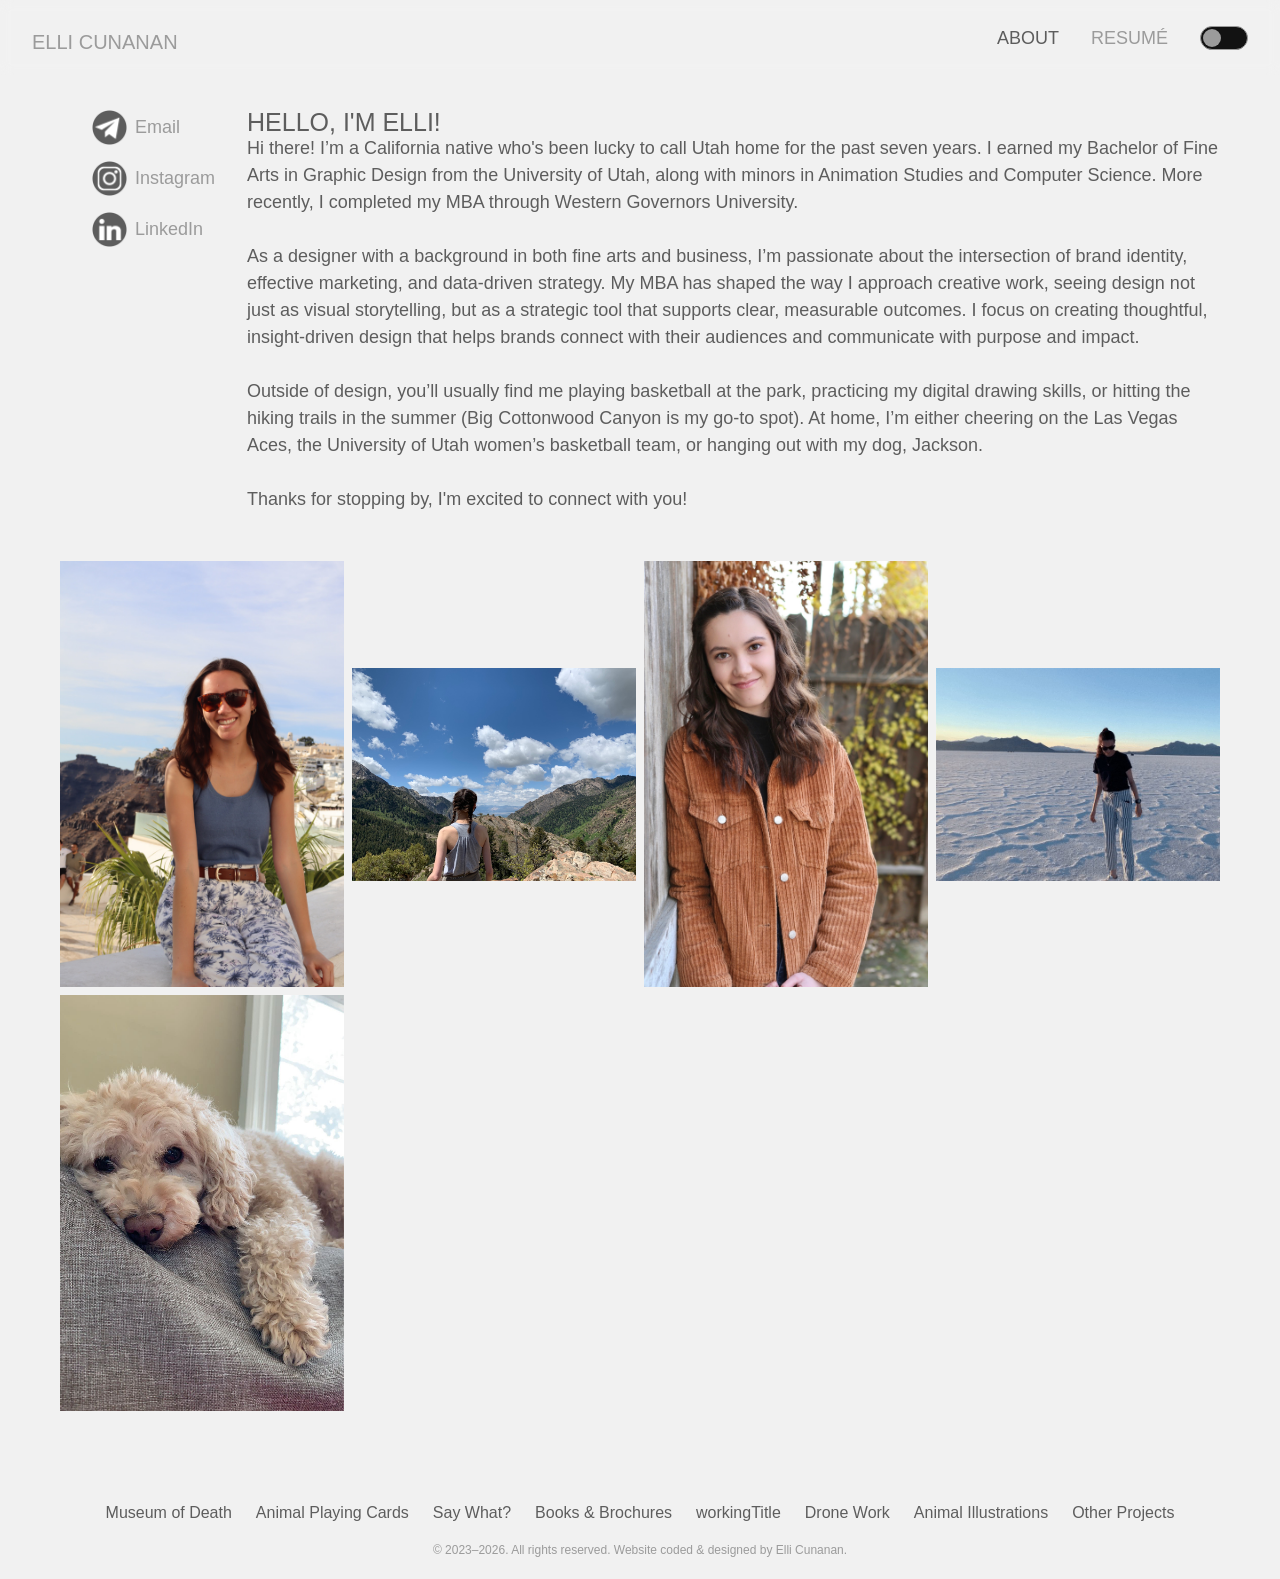
==== about.html @ 0192ca45 "Initial commit" ====
<!DOCTYPE html>
<html lang="en">

<head>
  <meta charset="UTF-8">
  <meta name="viewport" content="width=device-width, initial-scale=1.0">
  <link rel="stylesheet" href="lib/style.css">
  <title>About Me - Elli Cunanan</title>
</head>

<body>
  <!-- HEADER -->
  <header>
    <h1 class="logo"><a href="index.html">ELLI CUNANAN</a></h1>
    <nav class="header-nav">
      <a href="about.html" class="active">ABOUT</a>
      <a href="resume.html">RESUMÉ</a>
      <div class="theme-toggle">
        <input type="checkbox" id="theme-toggle" class="theme-toggle-input" aria-label="Toggle dark mode">
        <label for="theme-toggle" class="toggle-switch">
          <span class="toggle-knob"></span>
        </label>
      </div>
    </nav>
  </header>

  <!-- ABOUT SECTION -->
  <main class="main about-page">
    <div class="about-top">
      <!-- Contact buttons -->
      <div class="contact-links">
        <a href="mailto:ellinicolecunanan@gmail.com" class="contact-link">
          <img loading="lazy" src="assets/about pg/email.png" alt="Email icon"> Email
        </a>
        <a href="https://instagram.com/elli_cunanan" target="_blank" rel="noopener noreferrer" class="contact-link">
          <img loading="lazy" src="assets/about pg/instagram.png" alt="Instagram icon"> Instagram
        </a>
        <a href="https://www.linkedin.com/in/elli-cunanan/" target="_blank" rel="noopener noreferrer" class="contact-link">
          <img loading="lazy" src="assets/about pg/linkedin.png" alt="LinkedIn icon"> LinkedIn
        </a>
      </div>
      
      

      <!-- About paragraph -->
      <div class="about-text">
        <h2>HELLO, I'M ELLI!</h2>
                <p>Hi there! I’m a California native who's been lucky to call Utah home for the past seven years. I
                    earned my Bachelor of Fine Arts in Graphic Design from the University of Utah, along with minors in
                    Animation Studies and Computer Science. More recently, I completed my MBA through Western Governors
                    University.
                    <br><br>
                    As a designer with a background in both fine arts and business, I’m passionate about the
                    intersection of brand identity, effective marketing, and data-driven strategy. My MBA has shaped the
                    way I approach creative work, seeing design not just as visual storytelling, but as a strategic tool
                    that supports clear, measurable outcomes. I focus on creating thoughtful, insight-driven design that
                    helps brands connect with their audiences and communicate with purpose and impact.
                    <br><br>
                    Outside of design, you’ll usually find me playing basketball at the park, practicing my digital
                    drawing skills, or hitting the hiking trails in the summer (Big Cottonwood Canyon is my go-to spot).
                    At home, I’m either cheering on the Las Vegas Aces, the University of Utah women’s basketball team,
                    or hanging out with my dog, Jackson.
                    <br><br>
                    Thanks for stopping by, I'm excited to connect with you!
                </p>

      </div>
    </div>

    <!-- PHOTO GRID -->
    <section class="photo-grid">
      <img loading="lazy" src="assets/about pg/greece.JPG" alt="Greece">
      <img loading="lazy" src="assets/about pg/hiking.JPG" alt="Hiking">
      <img loading="lazy" src="assets/about pg/headshot.jpg" alt="Headshot">
      <img loading="lazy" src="assets/about pg/salt-flats.jpg" alt="Salt Flats">
      <img loading="lazy" src="assets/about pg/jackson.JPG" alt="Jackson">
    </section>
  </main>

  <footer>
    <nav>
      <ul class="footer-list">
        <li><a href="museum-of-death.html">Museum of Death</a></li>
        <li><a href="animal-playing-cards.html">Animal Playing Cards</a></li>
        <li><a href="idiom-zine.html">Say What?</a></li>
        <li><a href="books.html">Books & Brochures</a></li>
        <li><a href="workingtitle.html">workingTitle</a></li>
        <li><a href="drone.html">Drone Work</a></li>
        <li><a href="drawings.html">Animal Illustrations</a></li>
        <li><a href="other-projects.html">Other Projects</a></li>
      </ul>
    </nav>
    <p class="copyright-format">
      &copy; 2023–2026. All rights reserved. Website coded & designed by Elli Cunanan.
    </p>
  </footer>

  <script src="lib/theme-toggle.js"></script>
</body>
</html>
---- lib/style.css ----
/* =========================
   GLOBAL STYLES
========================= */

@import url('https://fonts.googleapis.com/css2?family=Barrio&family=Orbitron:wght@400..900&family=Oswald:wght@200..700&family=Rubik+Glitch&display=swap');

* {
  box-sizing: border-box;
  margin: 0;
  padding: 0;
}

:root {
  --bg: #f1f1f1;
  --text: #5d5d5d;
  --muted: #9b9b9b;
  --link-hover: #d4d4d3;
  --header-bg: rgba(255, 255, 255, 0.8);
  --img-bg: #f1f1f1;
  --card-shadow: 0 2px 6px rgba(0, 0, 0, 0.15);
  --border: #ccc;
}

.dark-mode {
  --bg: #121212;
  --text: #e8e8e8;
  --muted: #c0c0c0;
  --link-hover: #ffffff;
  --header-bg: rgba(10, 10, 10, 0.9);
  --img-bg: #1c1c1c;
  --card-shadow: 0 2px 10px rgba(0, 0, 0, 0.6);
  --border: #2f2f2f;
}

body {
  font-family: Arial, sans-serif;
  background-color: var(--bg);
  color: var(--text);
  line-height: 1.5;
  padding-top: 90px; 
}

.main {
  max-width: 1200px;
  margin: auto;
  padding: 20px;
}

/* =========================
   TYPOGRAPHY
========================= */
h1, h2, h3 {
  font-family: 'Franklin Gothic Heavy', sans-serif;
  font-weight: normal;
}

h1.logo a {
  font-family: 'Franklin Gothic Heavy', sans-serif;
  font-size: 20px;
  color: var(--muted);
  text-decoration: none;
}

h2 {
  font-size: 25px;
  color: var(--text);
  line-height: 100%;
}

h3 {
  font-size: 15px;
  color: var(--muted);
  margin-top: 10px;
}

a {
  text-decoration: none;
  color: var(--muted);
  transition: color 0.3s;
}

a:hover {
  color: var(--link-hover);
}

.barrio-regular {
  font-family: "Barrio", system-ui;
  font-weight: 400;
  font-style: normal;
}

.rubik-glitch-regular {
  font-family: "Rubik Glitch", system-ui;
  font-weight: 400;
  font-style: normal;
}

.orbitron-regular {
  font-family: "Orbitron", sans-serif;
  font-optical-sizing: auto;
  font-weight: 400;
  font-style: normal;
}

.oswald-heavy {
  font-family: "Oswald", sans-serif;
  font-optical-sizing: auto;
  font-weight: 600;
  font-style: normal;
}

/* =========================
   HEADER
========================= */
header {
  position: fixed;
  top: 0;
  left: 0;
  right: 0;
  height: 75px;
  display: flex;
  justify-content: space-between;
  align-items: center;   
  padding: 0 2rem;
  backdrop-filter: blur(6px);
  z-index: 100;
}

.logo a {
  font-family: 'Franklin Gothic Heavy', sans-serif;
  font-size: 20px;
  font-weight: normal;
  color: var(--muted);
  text-decoration: none;
  line-height: 1;       
  display: inline-block;
  padding: 0;           
  margin: 0;            
  transition: color 0.3s;
}

.logo a:hover {
  color: var(--text);
  animation: logoFontCycle 1.4s ease-in-out 1;
}

@keyframes logoFontCycle {
  0% {
    font-family: 'Franklin Gothic Heavy', sans-serif;
  }
  20% {
    font-family: 'Barrio', sans-serif;
  }
  40% {
    font-family: 'Rubik Glitch', sans-serif;
  }
  60% {
    font-family: 'Orbitron';
  }
  80% {
    font-family: 'Oswald', sans-serif;
  }
  100% {
    font-family: 'Franklin Gothic Heavy', sans-serif;
  }
}

.header-nav {
  display: flex;
  gap: 2rem;            
  align-items: center;
}

.header-nav a {
  font-size: 18px;
  font-family: 'Franklin Gothic Medium', sans-serif;
  color: var(--muted);
  text-decoration: none;
  line-height: 1;       
  display: inline-block;
  padding: 0;           
  margin: 0;           
}

.header-nav a:hover {
  color: var(--text);
}

.header-nav a.active {
  color: var(--text);
}

.theme-toggle {
  display: inline-flex;
  align-items: center;
  gap: 0.6rem;
  font-family: 'Franklin Gothic Medium', sans-serif;
  color: var(--muted);
}

.theme-toggle-input {
  position: absolute;
  opacity: 0;
  pointer-events: none;
}

.toggle-switch {
  position: relative;
  width: 48px;
  height: 24px;
  border-radius: 999px;
  background: #121212;
  border: 1px solid var(--muted);
  display: inline-flex;
  align-items: center;
  padding: 2px;
  cursor: pointer;
  transition: background 0.3s, border-color 0.3s;
}

.toggle-knob {
  width: 18px;
  height: 18px;
  border-radius: 50%;
  background: var(--muted);
  transition: transform 0.3s ease, background 0.3s ease;
}

.theme-toggle-input:checked + .toggle-switch {
  background: var(--text);
  border-color: var(--text);
}

.theme-toggle-input:checked + .toggle-switch .toggle-knob {
  transform: translateX(24px);
  background: var(--bg);
}

.theme-toggle-input:focus-visible + .toggle-switch {
  outline: 2px solid var(--text);
  outline-offset: 3px;
}

/* =========================
   HOMEPAGE GALLERY GRID
========================= */
.row {
  display: flex;
  flex-wrap: wrap;
  gap: 16px;
}

.column {
  flex: 1 1 calc(50% - 16px);
}

.content {
  background: transparent;
  padding: 10px;
  text-align: left;
}

img {
  width: 100%;
  height: auto;
  display: block;
  margin: auto;
  background-color: var(--img-bg);
}

/* =========================
   ABOUT PAGE
========================= */
.about-top {
  display: flex;
  flex-wrap: wrap;
  gap: 2rem;
  margin-bottom: 3rem;
}

.contact-links {
  display: flex;
  flex-direction: column;  
  align-items: flex-start; 
  gap: 1rem;
  padding-left: 2rem; 
}

.contact-link {
  display: inline-flex;
  align-items: center;
  gap: 0.5rem;
  font-size: 18px;
  text-decoration: none;
  transition: color 0.3s;
}

.contact-link img {
  width: 35px;
  height: 35px;
}

.contact-link:hover {
  color: var(--muted);
}

.about-text {
  flex: 1 1 65%;
  font-size: 18px;
  color: var(--text);
}

/* PHOTO GRID */
.photo-grid {
  display: grid;
  grid-template-columns: repeat(auto-fit, minmax(250px, 1fr));
  gap: .5rem;
}

.photo-grid img {
  width: 100%;
  height: auto;
  background-color: var(--img-bg);
}

/* =========================
   RESUME PAGE
========================= */
.resume-pdf {
  display: block;
  width: 50%;        
  height: 90vh;      
  margin: 2rem auto;
  border: 1px solid var(--border);
  box-shadow: var(--card-shadow);
}

/* =========================
   PROJECT PAGE
========================= */
.project-page {
  display: flex;
  flex-wrap: wrap;
  gap: 2rem;
  margin: 2rem auto;
  max-width: 1400px;   
  padding: 0 2rem;    
}

.project-text {
  flex: 1 1 30%;
  max-width: 30%;
  font-size: 18px;
  line-height: 1.6;
}

.project-photos {
  flex: 1 1 65%;
  max-width: 65%;
  display: grid;
  grid-template-columns: repeat(2, 1fr); 
  gap: .5rem;
}

/* On smaller screens → 1 column */
@media screen and (max-width: 700px) {
  .project-photos {
    grid-template-columns: 1fr;
  }
}

.project-photos img {
  width: 100%;
  cursor: pointer;
  transition: transform 0.2s;
}

.project-photos img:hover {
  transform: scale(1.02);
}

/* Stack on mobile */
@media screen and (max-width: 900px) {
  .project-text, .project-photos {
    max-width: 100%;
    flex: 1 1 100%;
  }
}

/* LIGHTBOX */
.lightbox {
  display: none; 
  position: fixed;
  z-index: 200;
  padding-top: 60px;
  left: 0; top: 0;
  width: 100%; height: 100%;
  overflow: hidden;
  background-color: rgba(0,0,0,0.9);
}

.lightbox-content {
  margin: auto;
  display: block;
  max-width: 90%;
  max-height: 80vh;
  width: auto;        
  height: auto;       
  object-fit: contain; 
}


.close {
  position: absolute;
  top: 20px;
  right: 40px;
  color: #fff;
  font-size: 40px;
  cursor: pointer;
}

.lightbox-controls .prev,
.lightbox-controls .next {
  cursor: pointer;
  position: absolute;
  top: 50%;
  color: #fff;
  font-size: 40px;
  padding: 16px;
  user-select: none;
}

.prev { left: 20px; }
.next { right: 20px; }

/* =========================
   FOOTER
========================= */
footer {
  margin-top: 50px;
  padding: 20px;
  text-align: center;
  background: transparent;
}

.footer-list {
  list-style: none;
  display: flex;
  flex-wrap: wrap;
  justify-content: center;
  gap: 1.5rem;
  margin-bottom: 1rem;
}

.footer-list li a {
  color: var(--text);
  font-size: 16px;
}

.footer-list li a:hover {
  color: var(--muted);
}

.copyright-format {
  font-size: 12px;
  color: var(--muted);
}

.footer-menu {
  display: flex;
  justify-content: center;
  flex-wrap: wrap;
}

.footer-menu a {
  color: #ccc;
  text-decoration: none;
  padding: 0 14px;
  font-size: 16px;
}

/* adds the vertical divider */
.footer-menu a + a {
  border-left: 1px solid #555;
}

/* =========================
   RESPONSIVE
========================= */
@media screen and (max-width: 900px) {
  .column {
    flex: 1 1 100%;
  }

  header {
    flex-direction: column;       
    align-items: center;           
    justify-content: center;
    gap: 0.5rem;                  
    height: auto;
    padding: 1rem 0;
  }

  .header-nav {
    display: flex;
    flex-direction: column;     
    align-items: center;
    gap: 0.5rem;
    margin-top: 0;                
  }

  .header-nav a {
    margin: 0;                    
    font-size: 18px;
  }
}
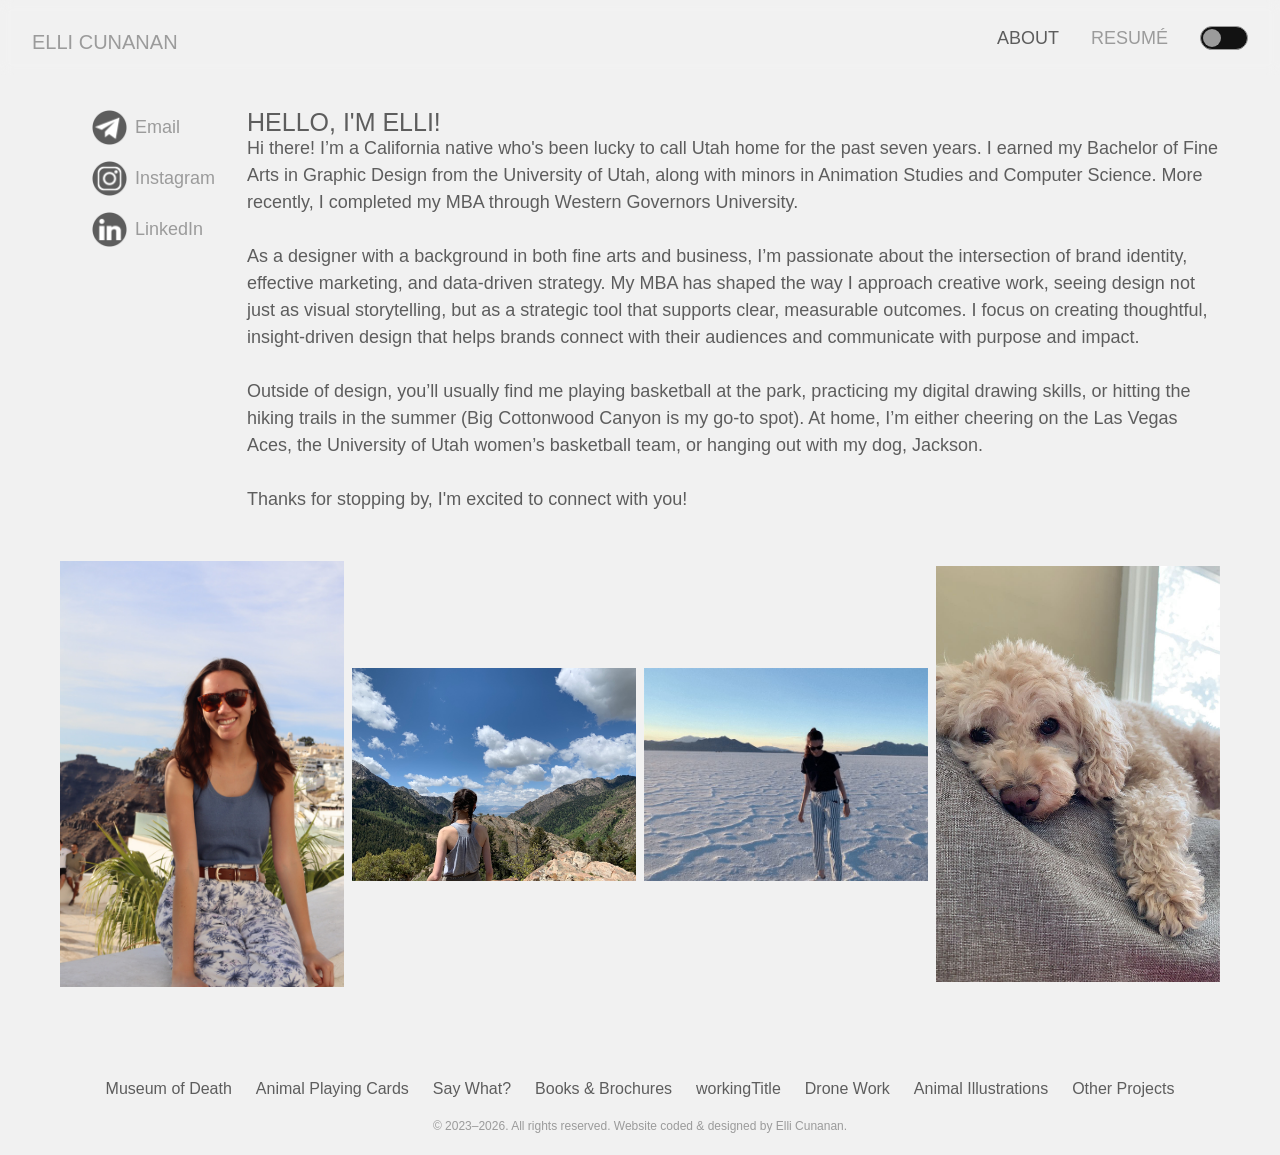
==== commit 9306bbe4: "edits to images" ====
--- a/about.html
+++ b/about.html
@@ -71,7 +71,6 @@
     <section class="photo-grid">
       <img loading="lazy" src="assets/about pg/greece.JPG" alt="Greece">
       <img loading="lazy" src="assets/about pg/hiking.JPG" alt="Hiking">
-      <img loading="lazy" src="assets/about pg/headshot.jpg" alt="Headshot">
       <img loading="lazy" src="assets/about pg/salt-flats.jpg" alt="Salt Flats">
       <img loading="lazy" src="assets/about pg/jackson.JPG" alt="Jackson">
     </section>
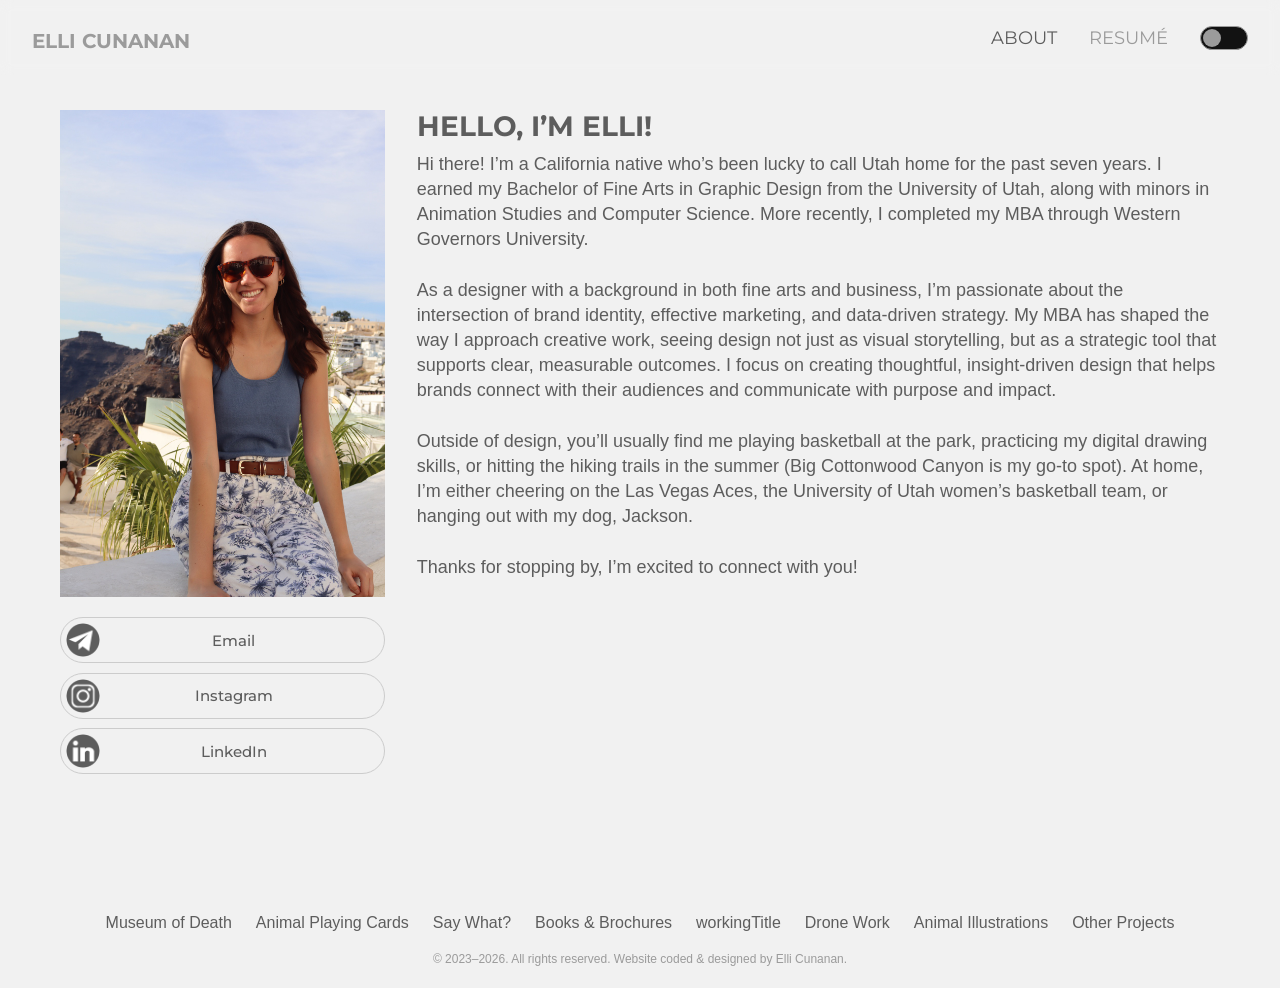
==== commit 30a08c69: "Updated styling and makes sure fonts load on all devices" ====
--- a/about.html
+++ b/about.html
@@ -27,25 +27,29 @@
   <!-- ABOUT SECTION -->
   <main class="main about-page">
     <div class="about-top">
-      <!-- Contact buttons -->
-      <div class="contact-links">
-        <a href="mailto:ellinicolecunanan@gmail.com" class="contact-link">
-          <img loading="lazy" src="assets/about pg/email.png" alt="Email icon"> Email
-        </a>
-        <a href="https://instagram.com/elli_cunanan" target="_blank" rel="noopener noreferrer" class="contact-link">
-          <img loading="lazy" src="assets/about pg/instagram.png" alt="Instagram icon"> Instagram
-        </a>
-        <a href="https://www.linkedin.com/in/elli-cunanan/" target="_blank" rel="noopener noreferrer" class="contact-link">
-          <img loading="lazy" src="assets/about pg/linkedin.png" alt="LinkedIn icon"> LinkedIn
-        </a>
+      <!-- Left column: photo + contact links -->
+      <div class="about-left">
+        <img loading="lazy" src="assets/about pg/greece.JPG" alt="Greece">
+        <div class="contact-links">
+          <a href="mailto:ellinicolecunanan@gmail.com" class="contact-link">
+            <span class="contact-icon"><img loading="lazy" src="assets/about pg/email.png" alt="Email icon"></span>
+            <span class="contact-label">Email</span>
+          </a>
+          <a href="https://instagram.com/elli_cunanan" target="_blank" rel="noopener noreferrer" class="contact-link">
+            <span class="contact-icon"><img loading="lazy" src="assets/about pg/instagram.png" alt="Instagram icon"></span>
+            <span class="contact-label">Instagram</span>
+          </a>
+          <a href="https://www.linkedin.com/in/elli-cunanan/" target="_blank" rel="noopener noreferrer" class="contact-link">
+            <span class="contact-icon"><img loading="lazy" src="assets/about pg/linkedin.png" alt="LinkedIn icon"></span>
+            <span class="contact-label">LinkedIn</span>
+          </a>
+        </div>
       </div>
-      
-      
 
       <!-- About paragraph -->
       <div class="about-text">
-        <h2>HELLO, I'M ELLI!</h2>
-                <p>Hi there! I’m a California native who's been lucky to call Utah home for the past seven years. I
+        <h2>HELLO, I’M ELLI!</h2>
+                <p>Hi there! I’m a California native who’s been lucky to call Utah home for the past seven years. I
                     earned my Bachelor of Fine Arts in Graphic Design from the University of Utah, along with minors in
                     Animation Studies and Computer Science. More recently, I completed my MBA through Western Governors
                     University.
@@ -61,19 +65,11 @@
                     At home, I’m either cheering on the Las Vegas Aces, the University of Utah women’s basketball team,
                     or hanging out with my dog, Jackson.
                     <br><br>
-                    Thanks for stopping by, I'm excited to connect with you!
+                    Thanks for stopping by, I’m excited to connect with you!
                 </p>
 
       </div>
     </div>
-
-    <!-- PHOTO GRID -->
-    <section class="photo-grid">
-      <img loading="lazy" src="assets/about pg/greece.JPG" alt="Greece">
-      <img loading="lazy" src="assets/about pg/hiking.JPG" alt="Hiking">
-      <img loading="lazy" src="assets/about pg/salt-flats.jpg" alt="Salt Flats">
-      <img loading="lazy" src="assets/about pg/jackson.JPG" alt="Jackson">
-    </section>
   </main>
 
   <footer>
--- a/lib/style.css
+++ b/lib/style.css
@@ -2,7 +2,8 @@
    GLOBAL STYLES
 ========================= */
 
-@import url('https://fonts.googleapis.com/css2?family=Barrio&family=Orbitron:wght@400..900&family=Oswald:wght@200..700&family=Rubik+Glitch&display=swap');
+@import url('https://fonts.googleapis.com/css2?family=Barrio&family=Montserrat:wght@400..700&family=Orbitron:wght@400..900&family=Oswald:wght@200..700&family=Rubik+Glitch&display=swap');
+
 
 * {
   box-sizing: border-box;
@@ -11,6 +12,8 @@
 }
 
 :root {
+  --heading-font: 'Montserrat', sans-serif;
+  --ui-font: 'Montserrat', sans-serif;
   --bg: #f1f1f1;
   --text: #5d5d5d;
   --muted: #9b9b9b;
@@ -36,8 +39,8 @@
   font-family: Arial, sans-serif;
   background-color: var(--bg);
   color: var(--text);
-  line-height: 1.5;
-  padding-top: 90px; 
+  line-height: 1.4;
+  padding-top: 90px;
 }
 
 .main {
@@ -50,27 +53,30 @@
    TYPOGRAPHY
 ========================= */
 h1, h2, h3 {
-  font-family: 'Franklin Gothic Heavy', sans-serif;
-  font-weight: normal;
+  font-family: var(--heading-font);
+  font-weight: 700;
 }
 
 h1.logo a {
-  font-family: 'Franklin Gothic Heavy', sans-serif;
+  font-family: var(--ui-font);
   font-size: 20px;
   color: var(--muted);
   text-decoration: none;
 }
 
 h2 {
-  font-size: 25px;
-  color: var(--text);
-  line-height: 100%;
+  font-size: 28px;
+  color: var(--text);
+  line-height: 1.2;
+  margin-bottom: 0.5rem;
 }
 
 h3 {
-  font-size: 15px;
+  font-size: 14px;
+  font-weight: 400;
   color: var(--muted);
   margin-top: 10px;
+  margin-bottom: 0.75rem;
 }
 
 a {
@@ -127,9 +133,9 @@
 }
 
 .logo a {
-  font-family: 'Franklin Gothic Heavy', sans-serif;
+  font-family: var(--ui-font);
   font-size: 20px;
-  font-weight: normal;
+  font-weight: 700;
   color: var(--muted);
   text-decoration: none;
   line-height: 1;       
@@ -146,7 +152,7 @@
 
 @keyframes logoFontCycle {
   0% {
-    font-family: 'Franklin Gothic Heavy', sans-serif;
+    font-family: var(--ui-font);
   }
   20% {
     font-family: 'Barrio', sans-serif;
@@ -161,7 +167,7 @@
     font-family: 'Oswald', sans-serif;
   }
   100% {
-    font-family: 'Franklin Gothic Heavy', sans-serif;
+    font-family: var(--ui-font);
   }
 }
 
@@ -173,13 +179,14 @@
 
 .header-nav a {
   font-size: 18px;
-  font-family: 'Franklin Gothic Medium', sans-serif;
+  font-family: var(--ui-font);
+  font-weight: 400;
   color: var(--muted);
   text-decoration: none;
-  line-height: 1;       
+  line-height: 1;
   display: inline-block;
-  padding: 0;           
-  margin: 0;           
+  padding: 0;
+  margin: 0;
 }
 
 .header-nav a:hover {
@@ -194,7 +201,7 @@
   display: inline-flex;
   align-items: center;
   gap: 0.6rem;
-  font-family: 'Franklin Gothic Medium', sans-serif;
+  font-family: var(--ui-font);
   color: var(--muted);
 }
 
@@ -278,49 +285,77 @@
   margin-bottom: 3rem;
 }
 
-.contact-links {
-  display: flex;
-  flex-direction: column;  
-  align-items: flex-start; 
-  gap: 1rem;
-  padding-left: 2rem; 
-}
-
-.contact-link {
-  display: inline-flex;
-  align-items: center;
-  gap: 0.5rem;
-  font-size: 18px;
-  text-decoration: none;
-  transition: color 0.3s;
-}
-
-.contact-link img {
-  width: 35px;
-  height: 35px;
-}
-
-.contact-link:hover {
-  color: var(--muted);
-}
-
-.about-text {
-  flex: 1 1 65%;
-  font-size: 18px;
-  color: var(--text);
-}
-
-/* PHOTO GRID */
-.photo-grid {
-  display: grid;
-  grid-template-columns: repeat(auto-fit, minmax(250px, 1fr));
-  gap: .5rem;
-}
-
-.photo-grid img {
+.about-left {
+  flex: 0 0 28%;
+  display: flex;
+  flex-direction: column;
+  gap: 1.25rem;
+}
+
+.about-left > img {
   width: 100%;
   height: auto;
   background-color: var(--img-bg);
+}
+
+.contact-links {
+  display: flex;
+  flex-direction: column;
+  gap: 0.6rem;
+}
+
+.contact-link {
+  display: flex;
+  align-items: center;
+  position: relative;
+  padding: 5px 1rem 5px 5px;
+  border: 1.5px solid var(--border);
+  border-radius: 999px;
+  color: var(--text);
+  font-size: 15px;
+  font-family: var(--ui-font);
+  font-weight: 500;
+  text-decoration: none;
+  transition: background 0.2s, border-color 0.2s, color 0.2s;
+}
+
+.contact-icon {
+  display: flex;
+  align-items: center;
+  justify-content: center;
+  width: 34px;
+  height: 34px;
+  border-radius: 50%;
+  flex-shrink: 0;
+  overflow: hidden;
+}
+
+.contact-icon img {
+  width: 34px;
+  height: 34px;
+  object-fit: cover;
+  background-color: transparent;
+}
+
+.contact-label {
+  flex: 1;
+  text-align: center;
+}
+
+.contact-link:hover {
+  background: var(--text);
+  border-color: var(--text);
+  color: var(--bg);
+}
+
+.contact-link:hover .contact-icon img {
+  filter: invert(1);
+}
+
+.about-text {
+  flex: 1 1 0;
+  font-size: 18px;
+  color: var(--text);
 }
 
 /* =========================
@@ -351,7 +386,7 @@
   flex: 1 1 30%;
   max-width: 30%;
   font-size: 18px;
-  line-height: 1.6;
+  line-height: 1.4;
 }
 
 .project-photos {
@@ -493,24 +528,54 @@
   }
 
   header {
-    flex-direction: column;       
-    align-items: center;           
+    flex-direction: column;
+    align-items: center;
     justify-content: center;
-    gap: 0.5rem;                  
+    gap: 0.5rem;
     height: auto;
     padding: 1rem 0;
   }
 
   .header-nav {
     display: flex;
-    flex-direction: column;     
+    flex-direction: column;
     align-items: center;
     gap: 0.5rem;
-    margin-top: 0;                
+    margin-top: 0;
   }
 
   .header-nav a {
-    margin: 0;                    
+    margin: 0;
     font-size: 18px;
   }
-}
+
+  /* About page */
+  .about-top {
+    flex-direction: column;
+  }
+
+  .about-left {
+    flex: 1 1 100%;
+  }
+
+  .about-left > img {
+    max-height: 60vw;
+    object-fit: cover;
+    object-position: center top;
+  }
+
+  .contact-links {
+    flex-direction: row;
+    flex-wrap: wrap;
+    gap: 0.5rem;
+  }
+
+  .contact-link {
+    flex: 1 1 auto;
+  }
+
+  .about-text {
+    flex: 1 1 100%;
+    font-size: 16px;
+  }
+}
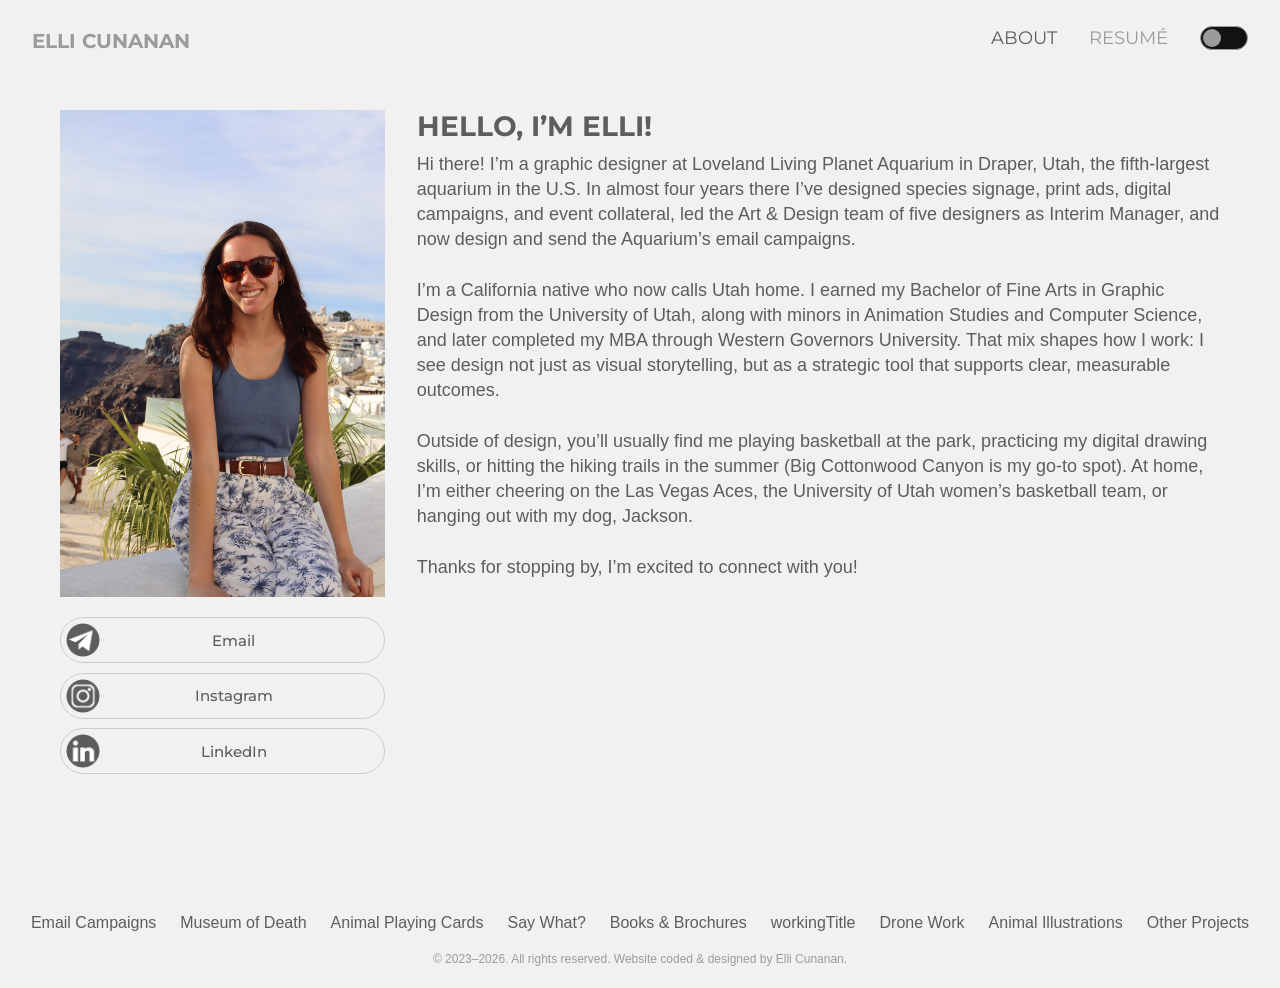
==== commit b40e8cd7: "Add Aquarium Email Campaigns project and update About text New email-campaigns page with six campaig" ====
--- a/about.html
+++ b/about.html
@@ -49,16 +49,16 @@
       <!-- About paragraph -->
       <div class="about-text">
         <h2>HELLO, I’M ELLI!</h2>
-                <p>Hi there! I’m a California native who’s been lucky to call Utah home for the past seven years. I
-                    earned my Bachelor of Fine Arts in Graphic Design from the University of Utah, along with minors in
-                    Animation Studies and Computer Science. More recently, I completed my MBA through Western Governors
-                    University.
+                <p>Hi there! I’m a graphic designer at Loveland Living Planet Aquarium in Draper, Utah, the
+                    fifth-largest aquarium in the U.S. In almost four years there I’ve designed species signage, print
+                    ads, digital campaigns, and event collateral, led the Art &amp; Design team of five designers as
+                    Interim Manager, and now design and send the Aquarium’s email campaigns.
                     <br><br>
-                    As a designer with a background in both fine arts and business, I’m passionate about the
-                    intersection of brand identity, effective marketing, and data-driven strategy. My MBA has shaped the
-                    way I approach creative work, seeing design not just as visual storytelling, but as a strategic tool
-                    that supports clear, measurable outcomes. I focus on creating thoughtful, insight-driven design that
-                    helps brands connect with their audiences and communicate with purpose and impact.
+                    I’m a California native who now calls Utah home. I earned my Bachelor of Fine Arts in Graphic
+                    Design from the University of Utah, along with minors in Animation Studies and Computer Science,
+                    and later completed my MBA through Western Governors University. That mix shapes how I work: I see
+                    design not just as visual storytelling, but as a strategic tool that supports clear, measurable
+                    outcomes.
                     <br><br>
                     Outside of design, you’ll usually find me playing basketball at the park, practicing my digital
                     drawing skills, or hitting the hiking trails in the summer (Big Cottonwood Canyon is my go-to spot).
@@ -75,6 +75,7 @@
   <footer>
     <nav>
       <ul class="footer-list">
+        <li><a href="email-campaigns.html">Email Campaigns</a></li>
         <li><a href="museum-of-death.html">Museum of Death</a></li>
         <li><a href="animal-playing-cards.html">Animal Playing Cards</a></li>
         <li><a href="idiom-zine.html">Say What?</a></li>
--- a/lib/style.css
+++ b/lib/style.css
@@ -55,13 +55,6 @@
 h1, h2, h3 {
   font-family: var(--heading-font);
   font-weight: 700;
-}
-
-h1.logo a {
-  font-family: var(--ui-font);
-  font-size: 20px;
-  color: var(--muted);
-  text-decoration: none;
 }
 
 h2 {
@@ -361,13 +354,261 @@
 /* =========================
    RESUME PAGE
 ========================= */
-.resume-pdf {
-  display: block;
-  width: 50%;        
-  height: 90vh;      
-  margin: 2rem auto;
-  border: 1px solid var(--border);
-  box-shadow: var(--card-shadow);
+.resume-html {
+  max-width: 960px;
+}
+
+.resume-download {
+  display: inline-flex;
+  align-items: center;
+  margin-bottom: 2.5rem;
+  padding: 5px 1rem 5px 5px;
+  border: 1.5px solid var(--border);
+  border-radius: 999px;
+  color: var(--text);
+  font-size: 15px;
+  font-family: var(--ui-font);
+  font-weight: 500;
+  text-decoration: none;
+  transition: background 0.2s, border-color 0.2s, color 0.2s;
+}
+
+.resume-download-icon {
+  display: flex;
+  align-items: center;
+  justify-content: center;
+  width: 34px;
+  height: 34px;
+  border-radius: 50%;
+  flex-shrink: 0;
+}
+
+.resume-download-icon svg {
+  width: 18px;
+  height: 18px;
+  stroke: var(--text);
+  transition: stroke 0.2s;
+}
+
+.resume-download-label {
+  flex: 1;
+  text-align: center;
+  padding: 0 0.25rem;
+}
+
+.resume-download:hover {
+  background: var(--text);
+  border-color: var(--text);
+  color: var(--bg);
+}
+
+.resume-download:hover .resume-download-icon svg {
+  stroke: var(--bg);
+}
+
+.resume-body {
+  display: flex;
+  gap: 3rem;
+}
+
+.resume-sidebar {
+  flex: 0 0 210px;
+  display: flex;
+  flex-direction: column;
+  gap: 2rem;
+}
+
+.resume-main {
+  flex: 1;
+  display: flex;
+  flex-direction: column;
+  gap: 2rem;
+}
+
+.resume-summary {
+  max-width: 720px;
+  margin-bottom: 3rem;
+}
+
+.resume-summary p {
+  font-size: 15px;
+  line-height: 1.65;
+  color: var(--text);
+}
+
+.resume-contact-list {
+  list-style: none;
+  display: flex;
+  flex-direction: column;
+  gap: 0.4rem;
+}
+
+.resume-contact-list li {
+  font-size: 14px;
+  color: var(--text);
+}
+
+.resume-contact-list a {
+  color: inherit;
+  text-decoration: none;
+}
+
+.resume-contact-list a:hover {
+  text-decoration: underline;
+}
+
+.resume-section-title {
+  font-size: 12px;
+  font-weight: 700;
+  color: var(--text);
+  letter-spacing: 0.12em;
+  text-transform: uppercase;
+  margin-top: 0;
+  margin-bottom: 1rem;
+  padding-bottom: 0.4rem;
+  border-bottom: 1.5px solid var(--border);
+}
+
+.resume-tools-list {
+  list-style: none;
+  display: flex;
+  flex-direction: column;
+  gap: 0.4rem;
+}
+
+.resume-tools-list li {
+  font-size: 15px;
+  color: var(--text);
+}
+
+.resume-edu-entry {
+  margin-bottom: 1.1rem;
+}
+
+.resume-edu-entry:last-child {
+  margin-bottom: 0;
+}
+
+.resume-edu-degree {
+  font-family: var(--heading-font);
+  font-size: 15px;
+  font-weight: 700;
+  color: var(--text);
+  margin-bottom: 0.15rem;
+}
+
+.resume-edu-school {
+  font-size: 14px;
+  color: var(--muted);
+}
+
+.resume-edu-date {
+  font-size: 13px;
+  color: var(--muted);
+  margin-bottom: 0.15rem;
+}
+
+.resume-edu-minor {
+  font-size: 13px;
+  color: var(--muted);
+  font-style: italic;
+}
+
+.resume-cert-entry {
+  margin-bottom: 0.85rem;
+}
+
+.resume-cert-entry:last-child {
+  margin-bottom: 0;
+}
+
+.resume-cert-name {
+  font-family: var(--heading-font);
+  font-size: 14px;
+  font-weight: 700;
+  color: var(--text);
+  margin-bottom: 0.1rem;
+}
+
+.resume-cert-issuer {
+  font-size: 13px;
+  color: var(--muted);
+}
+
+.resume-entry {
+  margin-bottom: 1.5rem;
+}
+
+.resume-entry:last-child {
+  margin-bottom: 0;
+}
+
+.resume-entry-header {
+  display: flex;
+  justify-content: space-between;
+  align-items: baseline;
+  flex-wrap: wrap;
+  gap: 0.25rem;
+  margin-bottom: 0.2rem;
+}
+
+.resume-role {
+  font-family: var(--heading-font);
+  font-size: 16px;
+  font-weight: 700;
+  color: var(--text);
+}
+
+.resume-date {
+  font-size: 13px;
+  color: var(--muted);
+  font-family: var(--ui-font);
+  white-space: nowrap;
+}
+
+.resume-org {
+  font-family: var(--ui-font);
+  font-size: 12px;
+  font-weight: 700;
+  letter-spacing: 0.08em;
+  text-transform: uppercase;
+  color: var(--muted);
+  margin-bottom: 0.1rem;
+}
+
+.resume-location {
+  font-size: 13px;
+  color: var(--muted);
+  margin-bottom: 0.5rem;
+}
+
+.resume-entry > p:last-child {
+  font-size: 15px;
+  line-height: 1.65;
+  color: var(--text);
+}
+
+.resume-bullets {
+  display: flex;
+  flex-direction: column;
+  gap: 0.4rem;
+  padding-left: 1.1rem;
+}
+
+.resume-bullets li {
+  font-size: 15px;
+  line-height: 1.65;
+  color: var(--text);
+}
+
+@media screen and (max-width: 700px) {
+  .resume-body {
+    flex-direction: column;
+  }
+
+  .resume-sidebar {
+    flex: 1 1 100%;
+  }
 }
 
 /* =========================
@@ -404,6 +645,16 @@
   }
 }
 
+.project-photos--single {
+  display: block;
+}
+
+.project-photos--single img {
+  width: 100%;
+  height: 100%;
+  object-fit: cover;
+}
+
 .project-photos img {
   width: 100%;
   cursor: pointer;
@@ -412,6 +663,39 @@
 
 .project-photos img:hover {
   transform: scale(1.02);
+}
+
+/* Tall email screenshots: three across, tops aligned */
+.project-photos--emails {
+  grid-template-columns: repeat(3, 1fr);
+  align-items: start;
+}
+
+.project-photos--emails img {
+  margin: 0;
+}
+
+@media screen and (max-width: 700px) {
+  .project-photos--emails {
+    grid-template-columns: 1fr;
+  }
+}
+
+/* Lightbox for tall images: full width, scroll to read */
+.lightbox--tall {
+  overflow-y: auto;
+  padding-bottom: 60px;
+}
+
+.lightbox--tall .lightbox-content {
+  max-height: none;
+  max-width: min(90%, 722px);
+}
+
+.lightbox--tall .close,
+.lightbox--tall .lightbox-controls .prev,
+.lightbox--tall .lightbox-controls .next {
+  position: fixed;
 }
 
 /* Stack on mobile */
@@ -501,24 +785,6 @@
   color: var(--muted);
 }
 
-.footer-menu {
-  display: flex;
-  justify-content: center;
-  flex-wrap: wrap;
-}
-
-.footer-menu a {
-  color: #ccc;
-  text-decoration: none;
-  padding: 0 14px;
-  font-size: 16px;
-}
-
-/* adds the vertical divider */
-.footer-menu a + a {
-  border-left: 1px solid #555;
-}
-
 /* =========================
    RESPONSIVE
 ========================= */
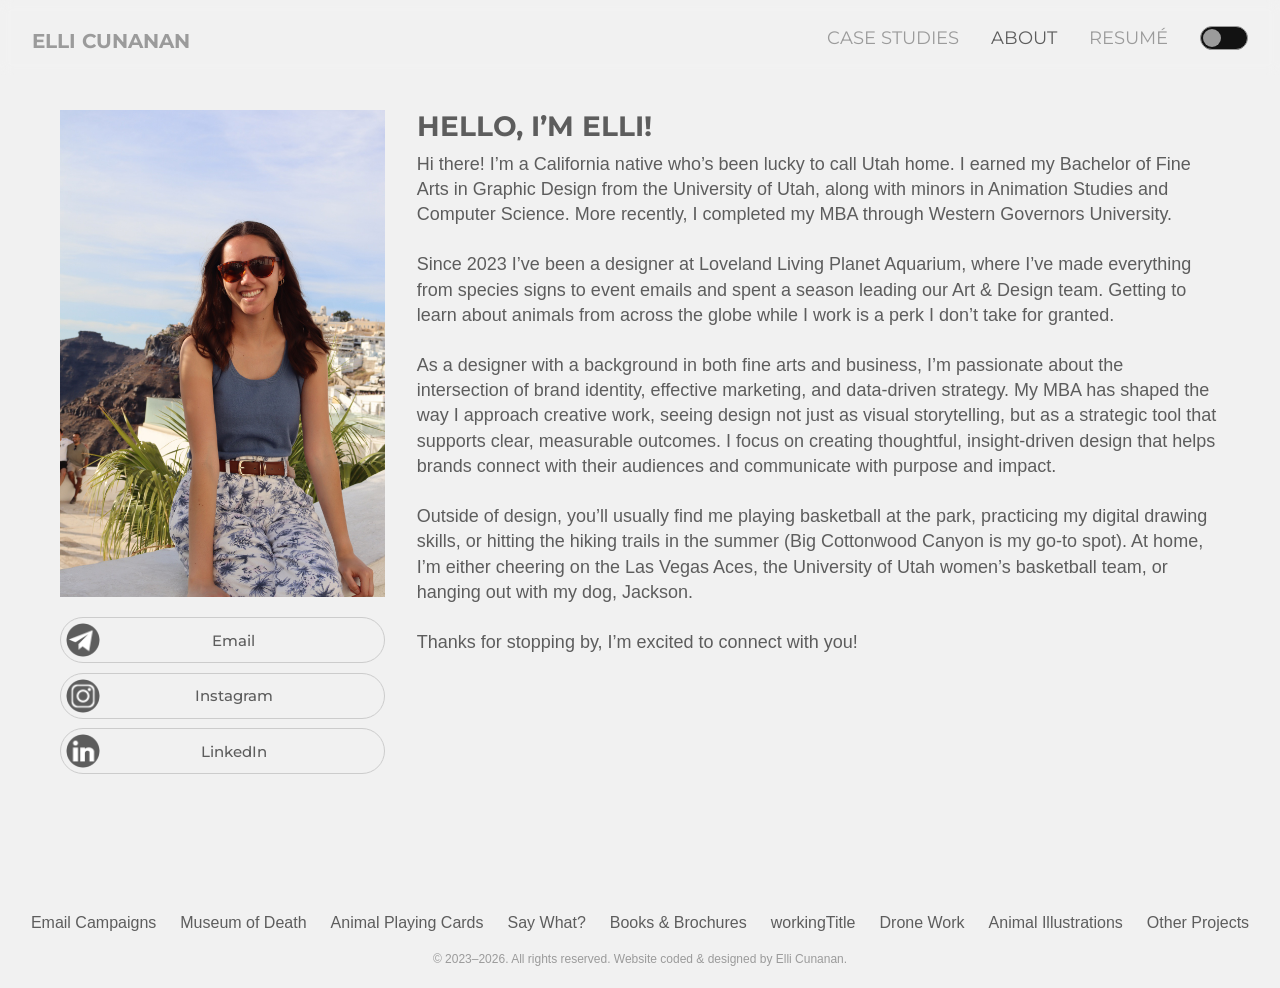
==== commit 19127095: "Add Case Studies tab, restructure email case study, personalise About Case study page gets brief / w" ====
--- a/about.html
+++ b/about.html
@@ -13,6 +13,7 @@
   <header>
     <h1 class="logo"><a href="index.html">ELLI CUNANAN</a></h1>
     <nav class="header-nav">
+      <a href="email-campaigns.html">CASE STUDIES</a>
       <a href="about.html" class="active">ABOUT</a>
       <a href="resume.html">RESUMÉ</a>
       <div class="theme-toggle">
@@ -49,16 +50,19 @@
       <!-- About paragraph -->
       <div class="about-text">
         <h2>HELLO, I’M ELLI!</h2>
-                <p>Hi there! I’m a graphic designer at Loveland Living Planet Aquarium in Draper, Utah, the
-                    fifth-largest aquarium in the U.S. In almost four years there I’ve designed species signage, print
-                    ads, digital campaigns, and event collateral, led the Art &amp; Design team of five designers as
-                    Interim Manager, and now design and send the Aquarium’s email campaigns.
+                <p>Hi there! I’m a California native who’s been lucky to call Utah home. I earned my Bachelor of
+                    Fine Arts in Graphic Design from the University of Utah, along with minors in Animation Studies
+                    and Computer Science. More recently, I completed my MBA through Western Governors University.
                     <br><br>
-                    I’m a California native who now calls Utah home. I earned my Bachelor of Fine Arts in Graphic
-                    Design from the University of Utah, along with minors in Animation Studies and Computer Science,
-                    and later completed my MBA through Western Governors University. That mix shapes how I work: I see
-                    design not just as visual storytelling, but as a strategic tool that supports clear, measurable
-                    outcomes.
+                    Since 2023 I’ve been a designer at Loveland Living Planet Aquarium, where I’ve made everything
+                    from species signs to event emails and spent a season leading our Art &amp; Design team. Getting
+                    to learn about animals from across the globe while I work is a perk I don’t take for granted.
+                    <br><br>
+                    As a designer with a background in both fine arts and business, I’m passionate about the
+                    intersection of brand identity, effective marketing, and data-driven strategy. My MBA has shaped the
+                    way I approach creative work, seeing design not just as visual storytelling, but as a strategic tool
+                    that supports clear, measurable outcomes. I focus on creating thoughtful, insight-driven design that
+                    helps brands connect with their audiences and communicate with purpose and impact.
                     <br><br>
                     Outside of design, you’ll usually find me playing basketball at the park, practicing my digital
                     drawing skills, or hitting the hiking trails in the summer (Big Cottonwood Canyon is my go-to spot).
--- a/lib/style.css
+++ b/lib/style.css
@@ -665,10 +665,52 @@
   transform: scale(1.02);
 }
 
-/* Tall email screenshots: three across, tops aligned */
-.project-photos--emails {
-  grid-template-columns: repeat(3, 1fr);
-  align-items: start;
+/* Case study text blocks */
+.case-label {
+  font-family: var(--ui-font);
+  font-size: 14px;
+  letter-spacing: 0.12em;
+  color: var(--muted);
+  margin-bottom: 0.25rem;
+}
+
+.case-heading {
+  font-family: var(--ui-font);
+  font-size: 15px;
+  letter-spacing: 0.1em;
+  color: var(--muted);
+  margin: 1.75rem 0 0.4rem;
+}
+
+.case-stats {
+  display: grid;
+  grid-template-columns: repeat(2, 1fr);
+  gap: 1rem 1.5rem;
+  font-size: 15px;
+  line-height: 1.3;
+}
+
+.case-stat {
+  display: block;
+  font-family: var(--ui-font);
+  font-size: 40px;
+  font-weight: 700;
+  line-height: 1.1;
+  color: var(--text);
+}
+
+/* Tall email screenshots: three balanced columns, no gaps */
+.project-photos.project-photos--emails {
+  display: flex;
+  align-items: flex-start;
+  gap: .5rem;
+}
+
+.project-photos--emails .email-col {
+  flex: 1 1 0;
+  display: flex;
+  flex-direction: column;
+  gap: .5rem;
 }
 
 .project-photos--emails img {
@@ -676,25 +718,26 @@
 }
 
 @media screen and (max-width: 700px) {
-  .project-photos--emails {
-    grid-template-columns: 1fr;
+  .project-photos.project-photos--emails {
+    flex-direction: column;
   }
 }
 
 /* Lightbox for tall images: full width, scroll to read */
-.lightbox--tall {
+.lightbox.lightbox--tall {
   overflow-y: auto;
+  overscroll-behavior: contain;
   padding-bottom: 60px;
 }
 
-.lightbox--tall .lightbox-content {
+.lightbox.lightbox--tall .lightbox-content {
   max-height: none;
   max-width: min(90%, 722px);
 }
 
-.lightbox--tall .close,
-.lightbox--tall .lightbox-controls .prev,
-.lightbox--tall .lightbox-controls .next {
+.lightbox.lightbox--tall .close,
+.lightbox.lightbox--tall .lightbox-controls .prev,
+.lightbox.lightbox--tall .lightbox-controls .next {
   position: fixed;
 }
 
@@ -845,3 +888,10 @@
     font-size: 16px;
   }
 }
+
+/* Stacked mobile header is taller than the desktop one: keep content clear of it */
+@media screen and (max-width: 900px) {
+  body {
+    padding-top: 185px;
+  }
+}
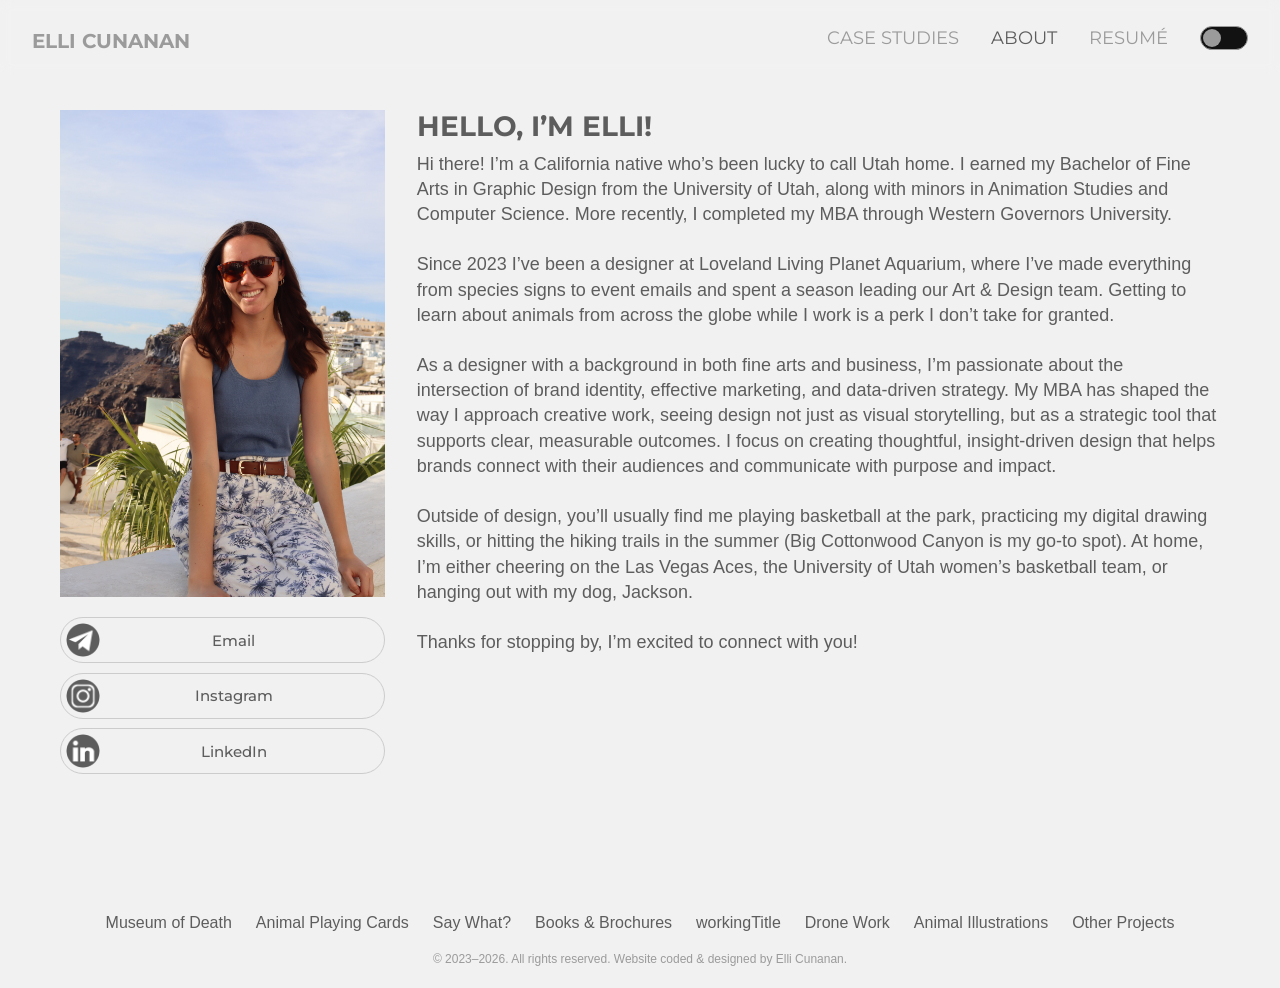
==== commit 035af559: "Case study: nine campaigns as even tiles; email link only under Case Studies Remove the email tile f" ====
--- a/about.html
+++ b/about.html
@@ -79,7 +79,6 @@
   <footer>
     <nav>
       <ul class="footer-list">
-        <li><a href="email-campaigns.html">Email Campaigns</a></li>
         <li><a href="museum-of-death.html">Museum of Death</a></li>
         <li><a href="animal-playing-cards.html">Animal Playing Cards</a></li>
         <li><a href="idiom-zine.html">Say What?</a></li>
--- a/lib/style.css
+++ b/lib/style.css
@@ -699,27 +699,21 @@
   color: var(--text);
 }
 
-/* Tall email screenshots: three balanced columns, no gaps */
+/* Email screenshots: even tiles showing the top of each email; click opens the full email */
 .project-photos.project-photos--emails {
-  display: flex;
-  align-items: flex-start;
-  gap: .5rem;
-}
-
-.project-photos--emails .email-col {
-  flex: 1 1 0;
-  display: flex;
-  flex-direction: column;
-  gap: .5rem;
+  grid-template-columns: repeat(3, 1fr);
 }
 
 .project-photos--emails img {
   margin: 0;
+  aspect-ratio: 4 / 5;
+  object-fit: cover;
+  object-position: top;
 }
 
 @media screen and (max-width: 700px) {
   .project-photos.project-photos--emails {
-    flex-direction: column;
+    grid-template-columns: repeat(2, 1fr);
   }
 }
 
